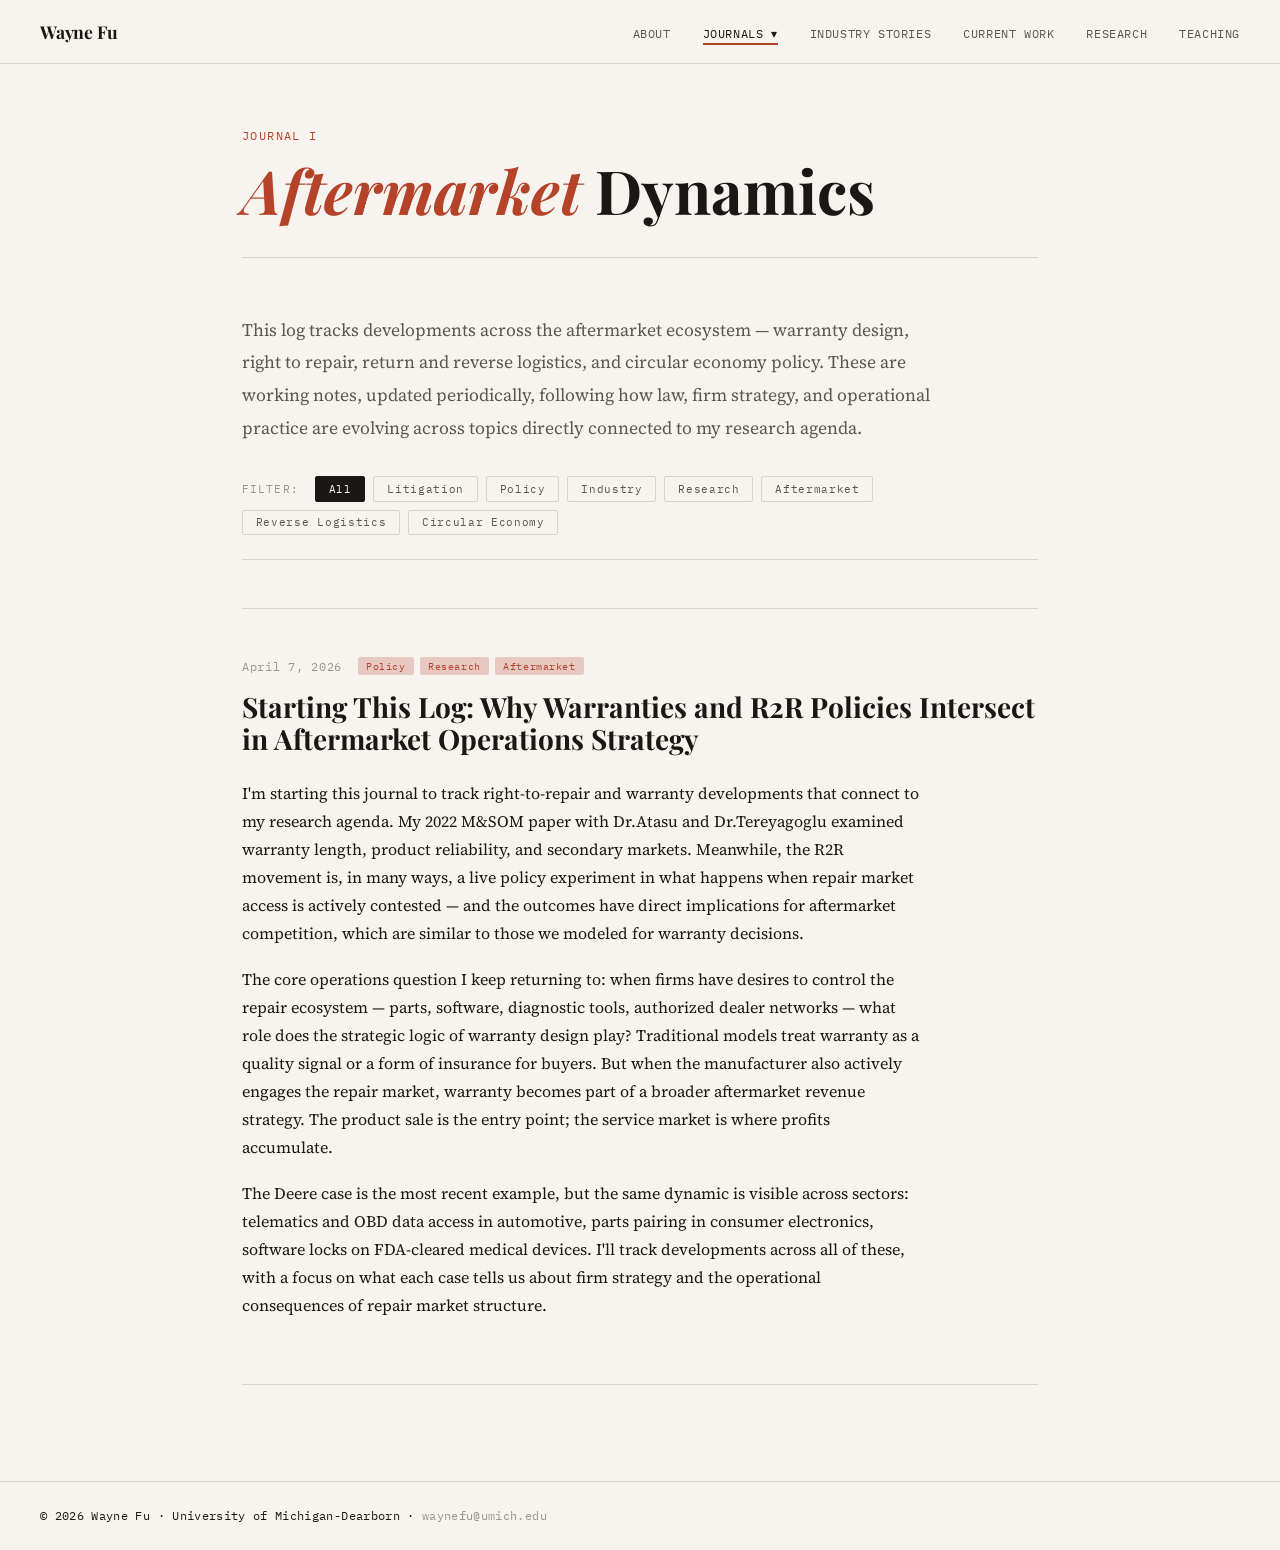
==== journal.html @ 8eac7e9b "style(content): remove page subtitles + unify industry stories formatting" ====
<!DOCTYPE html>
<html lang="en">
<head>
  <meta charset="UTF-8" />
  <meta name="viewport" content="width=device-width, initial-scale=1.0"/>
  <title>Journal: Aftermarket Dynamics — Wayne Fu</title>
  <link rel="preconnect" href="https://fonts.googleapis.com">
  <link href="https://fonts.googleapis.com/css2?family=Playfair+Display:ital,wght@0,400;0,700;1,400&family=IBM+Plex+Mono:wght@400;500&family=Source+Serif+4:wght@300;400;600&display=swap" rel="stylesheet">
  <link rel="stylesheet" href="style.css">
</head>
<body>

  <nav class="nav">
    <div class="nav-name"><a href="index.html">Wayne Fu</a></div>
    <ul class="nav-links">
      <li><a href="index.html">About</a></li>
      <li class="nav-dropdown">
        <span class="nav-dropdown-label active">Journals ▾</span>
        <ul class="dropdown-menu">
          <li><a href="journal.html" class="active">Aftermarket Dynamics</a></li>
          <li><a href="journal2.html">Chemical Use</a></li>
        </ul>
      </li>
      <li><a href="industry.html">Industry Stories</a></li>
      <li><a href="work.html">Current Work</a></li>
      <li><a href="research.html">Research</a></li>
      <li><a href="teaching.html">Teaching</a></li>
    </ul>
    <button class="nav-toggle" onclick="toggleNav()">☰</button>
  </nav>

  <main class="page-inner">

    <div class="page-header">
      <span class="page-label">Journal I</span>
      <h1><em>Aftermarket</em> Dynamics</h1>
    </div>

    <section class="journal-intro">
      <p class="lead">This log tracks developments across the aftermarket ecosystem — warranty design, right to repair, return and reverse logistics, and circular economy policy. These are working notes, updated periodically, following how law, firm strategy, and operational practice are evolving across topics directly connected to my research agenda.</p>
    </section>

    <div class="journal-filters">
      <span class="filter-label">Filter:</span>
      <button class="tag-btn active" onclick="filterEntries('all', event)">All</button>
      <button class="tag-btn" onclick="filterEntries('litigation', event)">Litigation</button>
      <button class="tag-btn" onclick="filterEntries('policy', event)">Policy</button>
      <button class="tag-btn" onclick="filterEntries('industry', event)">Industry</button>
      <button class="tag-btn" onclick="filterEntries('research', event)">Research</button>
      <button class="tag-btn" onclick="filterEntries('aftermarket', event)">Aftermarket</button>
      <button class="tag-btn" onclick="filterEntries('reverse-logistics', event)">Reverse Logistics</button>
      <button class="tag-btn" onclick="filterEntries('circular-economy', event)">Circular Economy</button>
    </div>

    <section class="journal-entries">

      <!-- ENTRY TEMPLATE: copy an <article> block, paste above existing entries, update date/tags/content. Filter tokens for data-tags: litigation, policy, industry, research. -->

      <article class="journal-entry" data-tags="policy research aftermarket">
        <div class="entry-meta">
          <span class="entry-date">April 7, 2026</span>
          <div class="entry-tags"><span>Policy</span><span>Research</span><span>Aftermarket</span></div>
        </div>
        <h2 class="entry-title">Starting This Log: Why Warranties and R2R Policies Intersect in Aftermarket Operations Strategy</h2>
        <div class="entry-body">
          <p>I'm starting this journal to track right-to-repair and warranty developments that connect to my research agenda. My 2022 M&amp;SOM paper with Dr.Atasu and Dr.Tereyagoglu examined warranty length, product reliability, and secondary markets. Meanwhile, the R2R movement is, in many ways, a live policy experiment in what happens when repair market access is actively contested — and the outcomes have direct implications for aftermarket competition, which are similar to those we modeled for warranty decisions.</p>

          <p>The core operations question I keep returning to: when firms have desires to control the repair ecosystem — parts, software, diagnostic tools, authorized dealer networks — what role does the strategic logic of warranty design play? Traditional models treat warranty as a quality signal or a form of insurance for buyers. But when the manufacturer also actively engages the repair market, warranty becomes part of a broader aftermarket revenue strategy. The product sale is the entry point; the service market is where profits accumulate.</p>

          <p>The Deere case is the most recent example, but the same dynamic is visible across sectors: telematics and OBD data access in automotive, parts pairing in consumer electronics, software locks on FDA-cleared medical devices. I'll track developments across all of these, with a focus on what each case tells us about firm strategy and the operational consequences of repair market structure.</p>
        </div>
      </article>

    </section>

  </main>

  <footer class="footer">
    <p>© 2026 Wayne Fu · University of Michigan-Dearborn · <a href="mailto:waynefu@umich.edu">waynefu@umich.edu</a></p>
  </footer>

  <script src="nav.js"></script>
  <script>
    function filterEntries(tag, event) {
      const entries = document.querySelectorAll('.journal-entry');
      document.querySelectorAll('.tag-btn').forEach(b => b.classList.remove('active'));
      if (event && event.target) event.target.classList.add('active');
      entries.forEach(e => {
        e.style.display = (tag === 'all' || e.dataset.tags.includes(tag)) ? 'block' : 'none';
      });
    }
  </script>
</body>
---- style.css ----
/* ============================================
   WAYNE FU PORTFOLIO — STYLESHEET
   ============================================ */

:root {
  --ink: #1a1814;
  --ink-light: #5a5650;
  --ink-faint: #9a9690;
  --paper: #f7f4ef;
  --paper-warm: #ede9e2;
  --accent: #b5432a;
  --accent-light: #e8c9c2;
  --border: #d8d4cd;
  --mono: 'IBM Plex Mono', monospace;
  --serif: 'Source Serif 4', Georgia, serif;
  --display: 'Playfair Display', 'Times New Roman', serif;
  --nav-h: 64px;
}

*, *::before, *::after { box-sizing: border-box; margin: 0; padding: 0; }
html { font-size: 16px; scroll-behavior: smooth; }

body {
  font-family: var(--serif);
  background: var(--paper);
  color: var(--ink);
  min-height: 100vh;
  display: flex;
  flex-direction: column;
}

/* ---- TYPOGRAPHY ---- */
h1, h2, h3 { font-family: var(--display); font-weight: 700; line-height: 1.15; }
h1 { font-size: clamp(2.2rem, 5vw, 3.8rem); }
h2 { font-size: clamp(1.4rem, 3vw, 2rem); }
h3 { font-size: 1.15rem; }
p { line-height: 1.75; color: var(--ink); }
a { color: var(--accent); text-decoration: none; transition: opacity 0.2s; }
a:hover { opacity: 0.7; }
em { font-style: italic; color: var(--accent); }
ul { list-style: none; }

/* ---- NAV ---- */
.nav {
  position: sticky; top: 0; z-index: 100;
  height: var(--nav-h);
  background: var(--paper);
  border-bottom: 1px solid var(--border);
  display: flex; align-items: center;
  justify-content: space-between;
  padding: 0 2.5rem; gap: 2rem;
}

.nav-name a {
  font-family: var(--display);
  font-size: 1.1rem; color: var(--ink);
  font-weight: 700; letter-spacing: -0.01em;
}

.nav-links { display: flex; gap: 2rem; align-items: center; }
.nav-links > li { position: relative; }

.nav-links a, .nav-dropdown-label {
  font-family: var(--mono);
  font-size: 0.75rem; letter-spacing: 0.05em;
  color: var(--ink-light); text-transform: uppercase;
  padding-bottom: 2px;
  border-bottom: 2px solid transparent;
  transition: color 0.2s, border-color 0.2s;
  cursor: pointer; user-select: none;
}

.nav-links a:hover, .nav-links a.active, .nav-dropdown-label.active {
  color: var(--ink); border-bottom-color: var(--accent); opacity: 1;
}

/* Dropdown */
.nav-dropdown { position: relative; }

.dropdown-menu {
  display: none; position: absolute;
  top: calc(100% + 18px); right: 0;
  background: var(--paper); border: 1px solid var(--border);
  min-width: 210px; box-shadow: 0 4px 16px rgba(0,0,0,0.08);
  z-index: 200; flex-direction: column;
}

.dropdown-menu.open { display: flex; }

.dropdown-menu li a {
  display: block; padding: 0.75rem 1.25rem;
  font-family: var(--mono); font-size: 0.72rem;
  letter-spacing: 0.05em; text-transform: uppercase;
  color: var(--ink-light); transition: background 0.15s;
}
.dropdown-menu li:not(:last-child) a { border-bottom: 1px solid var(--border); }
.dropdown-menu li a:hover, .dropdown-menu li a.active {
  background: var(--paper-warm); color: var(--ink); opacity: 1;
}

.nav-toggle {
  display: none; background: none; border: none;
  font-size: 1.4rem; cursor: pointer; color: var(--ink);
}

/* ---- FOOTER ---- */
.footer {
  margin-top: auto; border-top: 1px solid var(--border);
  padding: 1.5rem 2.5rem;
  font-family: var(--mono); font-size: 0.72rem;
  color: var(--ink-faint); letter-spacing: 0.03em;
}
.footer a { color: var(--ink-faint); }
.footer a:hover { color: var(--accent); opacity: 1; }

/* ---- PAGE LAYOUTS ---- */
main { flex: 1; }

.page-inner { max-width: 860px; margin: 0 auto; padding: 4rem 2rem 6rem; }

.page-header {
  margin-bottom: 3.5rem; padding-bottom: 2rem;
  border-bottom: 1px solid var(--border);
}

.page-label {
  font-family: var(--mono); font-size: 0.72rem;
  letter-spacing: 0.12em; text-transform: uppercase;
  color: var(--accent); display: block; margin-bottom: 0.75rem;
}

/* ---- ABOUT / HERO ---- */
.page-about { max-width: 1100px; margin: 0 auto; padding: 0 2rem; }

.hero {
  display: grid; grid-template-columns: 1fr 338px;
  gap: 4rem; align-items: end;
  padding: 5rem 0 4rem;
  border-bottom: 1px solid var(--border);
}

.hero-label {
  font-family: var(--mono); font-size: 0.72rem;
  letter-spacing: 0.12em; text-transform: uppercase;
  color: var(--accent); display: block; margin-bottom: 1.25rem;
}

.hero-name {
  font-size: clamp(3rem, 7vw, 5.5rem);
  line-height: 1.0; letter-spacing: -0.02em; margin-bottom: 1.25rem;
}

.hero-title {
  font-family: var(--mono); font-size: 0.78rem;
  color: var(--ink-light); letter-spacing: 0.03em; line-height: 1.8;
}

/* ---- ABOUT BODY ---- */
.about-body {
  display: grid; grid-template-columns: 1fr 240px;
  gap: 5rem; padding: 4rem 0 3rem;
}

.about-bio h2 { font-size: 1.6rem; margin-bottom: 1.25rem; }
.about-bio p { margin-bottom: 1.25rem; font-size: 1.05rem; }

.info-block { margin-bottom: 2.25rem; }

.info-block h3 {
  font-family: var(--mono); font-size: 0.68rem;
  letter-spacing: 0.12em; text-transform: uppercase;
  color: var(--ink-faint); margin-bottom: 0.65rem; font-weight: 500;
}

.info-block li {
  font-size: 0.88rem; color: var(--ink-light);
  margin-bottom: 0.3rem; line-height: 1.6;
}

.info-block a { color: var(--ink-light); }
.info-block a:hover { color: var(--accent); opacity: 1; }

/* ---- INDUSTRY STORIES PAGE ---- */
.story-intro {
  max-width: 700px; margin-bottom: 4rem;
  padding-bottom: 3rem; border-bottom: 1px solid var(--border);
}
.story-intro p {
  font-size: 1.05rem; margin-bottom: 1.1rem; color: var(--ink-light);
}

.story-clients {
  max-width: 820px;
  margin-bottom: 4.5rem;
  padding: 2.5rem 2rem;
  background: var(--paper-warm);
  border: 1px solid var(--border);
  border-radius: 4px;
  text-align: center;
}
.story-clients-label {
  font-family: var(--mono);
  font-size: 0.72rem;
  letter-spacing: 0.12em;
  text-transform: uppercase;
  color: var(--ink-faint);
  margin-bottom: 1.5rem;
}
.story-clients-img-wrap {
  margin-bottom: 1.4rem;
}
.story-clients-img {
  max-width: 100%;
  height: auto;
  border-radius: 3px;
  box-shadow: 0 2px 12px rgba(0,0,0,0.08);
}
.story-clients-caption {
  font-size: 0.92rem;
  color: var(--ink-light);
  line-height: 1.65;
  max-width: 620px;
  margin: 0 auto;
}

.story-chapter {
  margin-bottom: 5rem; padding-bottom: 4rem;
  border-bottom: 2px solid var(--border);
}

.story-company-header {
  display: flex; align-items: flex-start; gap: 2.5rem;
  margin-bottom: 3rem; padding-bottom: 2.5rem;
  border-bottom: 1px solid var(--border);
}

.story-logo-wrap {
  flex-shrink: 0; width: 100px; height: 100px;
  display: flex; align-items: center; justify-content: center;
  background: var(--paper-warm); border: 1px solid var(--border);
  border-radius: 4px; padding: 0.75rem;
}

.story-logo { width: 100%; height: 100%; object-fit: contain; }
.story-logo--wide { object-fit: contain; }

.story-company-meta { flex: 1; }

.story-company-name {
  font-size: clamp(1.6rem, 3vw, 2.2rem);
  margin-bottom: 0.35rem; line-height: 1.1;
}

.story-company-sub {
  font-family: var(--mono); font-size: 0.75rem;
  color: var(--ink-faint); letter-spacing: 0.05em;
  margin-bottom: 0.85rem;
}

.story-role-badge {
  display: inline-block; font-family: var(--mono);
  font-size: 0.7rem; letter-spacing: 0.08em; text-transform: uppercase;
  color: var(--accent); border: 1px solid var(--accent-light);
  padding: 0.3rem 0.75rem; border-radius: 2px;
}

.story-body { max-width: 720px; }

.story-section-head {
  font-family: var(--mono); font-size: 0.7rem;
  letter-spacing: 0.12em; text-transform: uppercase;
  color: var(--ink-faint); margin: 2.5rem 0 0.85rem;
  font-weight: 500; padding-bottom: 0.5rem;
  border-bottom: 1px solid var(--border);
}

.story-body p {
  font-size: 1.02rem; line-height: 1.82;
  margin-bottom: 1.2rem; color: var(--ink);
}

.story-pullquote {
  margin: 2.5rem 0 2.5rem 0;
  padding: 1.5rem 2rem;
  border-left: 3px solid var(--accent);
  background: var(--paper-warm);
  font-family: var(--display); font-style: italic;
  font-size: 1.2rem; line-height: 1.55;
  color: var(--ink); quotes: none;
}

.story-honors { margin: 2rem 0 1.5rem; }

.story-honor-badge {
  display: inline-flex; align-items: center; gap: 0.5rem;
  font-family: var(--mono); font-size: 0.72rem;
  letter-spacing: 0.06em; padding: 0.45rem 0.9rem;
  background: var(--paper-warm); border: 1px solid var(--border);
  color: var(--ink-light); border-radius: 2px;
}

.story-domain-row {
  display: flex; gap: 0.45rem; flex-wrap: wrap;
  margin-top: 1.5rem;
}

/* Book reference block */
.story-book-ref {
  display: flex; gap: 1.5rem; align-items: flex-start;
  margin: 1.75rem 0; padding: 1.25rem 1.5rem;
  background: var(--paper-warm); border: 1px solid var(--border);
  border-left: 3px solid var(--accent);
}
.story-book-cover-link { flex-shrink: 0; }
.story-book-cover {
  width: 90px; height: auto; display: block;
  border: 1px solid var(--border); box-shadow: 2px 3px 8px rgba(0,0,0,0.12);
}
.story-book-meta { flex: 1; }
.story-book-title { font-size: 1rem; font-weight: 600; margin: 0 0 0.25rem; }
.story-book-author { font-family: var(--mono); font-size: 0.75rem; color: var(--ink-light); margin: 0 0 0.6rem; }
.story-book-note { font-size: 0.9rem; color: var(--ink-mid); margin: 0; line-height: 1.6; }

.story-domain {
  font-family: var(--mono); font-size: 0.65rem;
  letter-spacing: 0.06em; padding: 0.25rem 0.6rem;
  border: 1px solid var(--border);
  background: var(--paper); color: var(--ink-faint);
  border-radius: 2px;
}

.story-bridge {
  padding: 3rem 0 4rem;
  max-width: 720px;
}

.story-bridge h2 {
  font-size: clamp(1.3rem, 2.5vw, 1.75rem);
  margin-bottom: 1.5rem;
}

.story-bridge p {
  font-size: 1.02rem; line-height: 1.82;
  margin-bottom: 1.2rem; color: var(--ink-light);
}

@media (max-width: 700px) {
  .story-company-header { flex-direction: column; gap: 1.5rem; }
  .story-logo-wrap { width: 80px; height: 80px; }
  .story-pullquote { font-size: 1.05rem; padding: 1.1rem 1.25rem; }
}

/* ---- HONORS STRIP ---- */
.honors-strip {
  display: grid; grid-template-columns: repeat(4, 1fr);
  gap: 0; border-top: 1px solid var(--border);
  border-bottom: 1px solid var(--border);
  margin-bottom: 4rem;
}

.honor-item {
  padding: 1.75rem 1.5rem;
  border-right: 1px solid var(--border);
}
.honor-item:last-child { border-right: none; }

.honor-year {
  display: block; font-family: var(--mono);
  font-size: 0.7rem; letter-spacing: 0.1em;
  color: var(--accent); margin-bottom: 0.5rem;
}

.honor-item p {
  font-size: 0.85rem; color: var(--ink-light); line-height: 1.5;
}

/* ---- RESEARCH PAGE ---- */
.research-intro { margin-bottom: 3rem; }
.lead { font-size: 1.1rem; color: var(--ink-light); line-height: 1.85; max-width: 700px; }

.research-areas { display: flex; flex-direction: column; margin-bottom: 4rem; }

.research-card {
  display: grid; grid-template-columns: 80px 1fr;
  gap: 2rem; padding: 2.5rem 0;
  border-bottom: 1px solid var(--border);
}
.research-card:first-child { border-top: 1px solid var(--border); }

.card-number {
  font-family: var(--display); font-size: 2.5rem;
  color: var(--accent-light); font-weight: 700;
  line-height: 1; padding-top: 0.2rem;
}

.card-content h2 { font-size: 1.25rem; margin-bottom: 0.75rem; }
.card-content p { font-size: 0.95rem; color: var(--ink-light); margin-bottom: 1rem; }

.card-tags { display: flex; gap: 0.5rem; flex-wrap: wrap; }
.card-tags span {
  font-family: var(--mono); font-size: 0.68rem;
  letter-spacing: 0.06em; padding: 0.25rem 0.6rem;
  background: var(--paper-warm); border: 1px solid var(--border);
  color: var(--ink-light); border-radius: 2px;
}

.research-collab {
  background: var(--paper-warm); border: 1px solid var(--border);
  padding: 2rem; border-radius: 2px;
}
.research-collab h2 { font-size: 1.2rem; margin-bottom: 0.75rem; }
.research-collab p { font-size: 0.95rem; }

/* ---- WORK PAGE ---- */
.work-section { margin-bottom: 4rem; }

.section-heading {
  font-family: var(--mono); font-size: 0.72rem;
  letter-spacing: 0.12em; text-transform: uppercase;
  color: var(--ink-faint); margin-bottom: 1.5rem;
  padding-bottom: 0.75rem; border-bottom: 1px solid var(--border);
  font-weight: 500;
}

.project-card { padding: 1.75rem 0; border-bottom: 1px solid var(--border); }

.project-status {
  display: inline-block; font-family: var(--mono);
  font-size: 0.65rem; letter-spacing: 0.1em; text-transform: uppercase;
  color: var(--accent); border: 1px solid var(--accent-light);
  padding: 0.2rem 0.5rem; margin-bottom: 0.75rem; border-radius: 2px;
}

.project-status.under-review { color: #6b7280; border-color: #d1d5db; }

.project-card h3 { font-size: 1.1rem; margin-bottom: 0.35rem; line-height: 1.35; }

.project-collab {
  font-size: 0.83rem; color: var(--ink-faint);
  font-family: var(--mono); margin-bottom: 0.65rem;
}

.project-links { margin-top: 0.75rem; display: flex; gap: 1.25rem; }
.project-links a { font-size: 0.83rem; font-family: var(--mono); }

/* Publications */
.pub-year-group {
  display: grid; grid-template-columns: 60px 1fr;
  gap: 2rem; margin-bottom: 0;
}

.pub-year {
  font-family: var(--mono); font-size: 0.82rem;
  color: var(--ink-faint); padding-top: 1.4rem;
  letter-spacing: 0.03em;
}

.pub-list { display: flex; flex-direction: column; }

.pub-entry {
  padding: 1.25rem 0; border-bottom: 1px solid var(--border);
}

.pub-title {
  font-family: var(--display); font-size: 1.02rem;
  font-weight: 700; margin-bottom: 0.3rem; line-height: 1.4;
}

.pub-meta { font-size: 0.87rem; color: var(--ink-light); margin-bottom: 0.2rem; }
.pub-venue { font-size: 0.85rem; color: var(--ink-faint); margin-bottom: 0.4rem; }

.pub-award {
  font-family: var(--mono); font-size: 0.68rem;
  color: var(--accent); margin: 0.35rem 0 0.5rem;
  line-height: 1.6;
}

.pub-links { display: flex; gap: 1rem; }
.pub-links a { font-family: var(--mono); font-size: 0.72rem; letter-spacing: 0.05em; }

/* Talks */
.talks-group { margin-bottom: 2rem; }

.talks-subhead {
  font-family: var(--mono); font-size: 0.68rem;
  letter-spacing: 0.1em; text-transform: uppercase;
  color: var(--ink-faint); margin-bottom: 0.75rem; font-weight: 500;
}

.talk-list { display: flex; flex-direction: column; }

.talk-entry {
  display: grid; grid-template-columns: 75px 1fr;
  gap: 1.5rem; align-items: start;
  padding: 0.85rem 0; border-bottom: 1px solid var(--border);
}

.talk-date {
  font-family: var(--mono); font-size: 0.7rem;
  color: var(--ink-faint); letter-spacing: 0.04em;
  padding-top: 0.15rem;
}

.talk-title { font-size: 0.93rem; margin-bottom: 0.2rem; line-height: 1.4; }
.talk-venue { font-size: 0.82rem; color: var(--ink-faint); }
.talk-link { font-family: var(--mono); font-size: 0.72rem; white-space: nowrap; }

/* ---- TEACHING PAGE ---- */
.teaching-photo-wrap {
  margin-bottom: 0.5rem;
  border: 1px solid var(--border);
  overflow: hidden;
}

.teaching-photo {
  width: 100%; max-height: 420px;
  object-fit: cover; object-position: center 30%;
  display: block;
}

.teaching-photo-caption {
  font-family: var(--mono); font-size: 0.7rem;
  letter-spacing: 0.06em; color: var(--ink-faint);
  padding: 0.6rem 1rem;
  border-top: 1px solid var(--border);
  background: var(--paper-warm);
}

.teaching-interests {
  display: flex; flex-wrap: wrap; gap: 0.6rem; margin-bottom: 1rem;
}

.interest-pill {
  font-family: var(--mono); font-size: 0.72rem;
  letter-spacing: 0.06em; padding: 0.4rem 0.9rem;
  background: var(--paper-warm); border: 1px solid var(--border);
  color: var(--ink-light); border-radius: 2px;
}

.course-card {
  padding: 1.75rem 0; border-bottom: 1px solid var(--border);
}
.course-card:first-of-type { border-top: 1px solid var(--border); }

.course-meta {
  display: flex; gap: 1rem; align-items: center;
  margin-bottom: 0.5rem; flex-wrap: wrap;
}

.course-code {
  font-family: var(--mono); font-size: 0.75rem;
  letter-spacing: 0.08em; color: var(--accent);
  font-weight: 500;
}

.course-inst {
  font-family: var(--mono); font-size: 0.7rem;
  color: var(--ink-faint); letter-spacing: 0.04em;
}

.course-card h3 { font-size: 1.1rem; margin-bottom: 0.5rem; }
.course-card p { font-size: 0.93rem; color: var(--ink-light); }

.service-grid {
  display: grid; grid-template-columns: 1fr 1fr;
  gap: 2.5rem 3rem;
}

.service-block h3 {
  font-family: var(--mono); font-size: 0.7rem;
  letter-spacing: 0.1em; text-transform: uppercase;
  color: var(--ink-faint); margin-bottom: 0.75rem; font-weight: 500;
}

.service-list { display: flex; flex-direction: column; gap: 0; }
.service-list li {
  font-size: 0.88rem; color: var(--ink-light);
  padding: 0.5rem 0; border-bottom: 1px solid var(--border);
  line-height: 1.5;
}

/* ---- JOURNAL PAGE ---- */
.journal-intro { margin-bottom: 2rem; }

.journal-filters {
  display: flex; gap: 0.5rem; align-items: center;
  flex-wrap: wrap; margin-bottom: 3rem;
  padding-bottom: 1.5rem; border-bottom: 1px solid var(--border);
}

.filter-label {
  font-family: var(--mono); font-size: 0.7rem;
  letter-spacing: 0.1em; text-transform: uppercase;
  color: var(--ink-faint); margin-right: 0.5rem;
}

.tag-btn {
  font-family: var(--mono); font-size: 0.7rem;
  letter-spacing: 0.06em; padding: 0.3rem 0.8rem;
  background: none; border: 1px solid var(--border);
  color: var(--ink-light); cursor: pointer;
  border-radius: 2px; transition: all 0.15s;
}
.tag-btn:hover, .tag-btn.active {
  background: var(--ink); color: var(--paper); border-color: var(--ink);
}

.journal-entries { display: flex; flex-direction: column; }

.journal-entry { padding: 3rem 0; border-bottom: 1px solid var(--border); }
.journal-entry:first-child { border-top: 1px solid var(--border); }

.entry-meta {
  display: flex; align-items: center; gap: 1rem;
  margin-bottom: 1rem; flex-wrap: wrap;
}

.entry-date {
  font-family: var(--mono); font-size: 0.72rem;
  color: var(--ink-faint); letter-spacing: 0.06em;
}

.entry-tags { display: flex; gap: 0.4rem; }
.entry-tags span {
  font-family: var(--mono); font-size: 0.62rem;
  letter-spacing: 0.06em; padding: 0.15rem 0.5rem;
  background: var(--accent-light); color: var(--accent); border-radius: 2px;
}

.entry-title { font-size: clamp(1.3rem, 3vw, 1.75rem); margin-bottom: 1.5rem; }

.entry-body p { margin-bottom: 1.1rem; font-size: 1rem; max-width: 680px; }
.entry-body h3 {
  font-family: var(--mono); font-size: 0.72rem;
  letter-spacing: 0.1em; text-transform: uppercase;
  color: var(--ink-faint); margin: 1.75rem 0 0.75rem; font-weight: 500;
}
.entry-body ul { list-style: none; padding-left: 0; max-width: 680px; }
.entry-body ul li {
  padding: 0.6rem 0 0.6rem 1.25rem;
  border-bottom: 1px solid var(--border);
  font-size: 0.93rem; position: relative; line-height: 1.6;
}
.entry-body ul li::before {
  content: '—'; position: absolute; left: 0;
  color: var(--accent); font-family: var(--mono);
}

/* ---- MOBILE ---- */
@media (max-width: 800px) {
  .honors-strip { grid-template-columns: 1fr 1fr; }
  .service-grid { grid-template-columns: 1fr; }
}

@media (max-width: 700px) {
  .nav { padding: 0 1.25rem; }
  .nav-links {
    display: none; flex-direction: column;
    position: absolute; top: var(--nav-h); left: 0; right: 0;
    background: var(--paper); border-bottom: 1px solid var(--border);
    padding: 1rem 1.5rem 1.5rem; gap: 1rem;
  }
  .nav-links.open { display: flex; }
  .nav-toggle { display: block; }
  .dropdown-menu {
    position: static; display: none;
    box-shadow: none; border: none;
    border-left: 2px solid var(--border);
    padding-left: 1rem; margin-top: 0.5rem;
  }
  .dropdown-menu.open { display: flex; }
  .nav-dropdown-label { display: inline-block; }
  .hero { grid-template-columns: 1fr; padding: 2.5rem 0; }
  .hero-photo { display: none; }
  .about-body { grid-template-columns: 1fr; gap: 2rem; }
  .honors-strip { grid-template-columns: 1fr; }
  .honor-item { border-right: none; border-bottom: 1px solid var(--border); }
  .pub-year-group { grid-template-columns: 1fr; gap: 0; }
  .pub-year { padding-top: 1.25rem; padding-bottom: 0.25rem; }
  .talk-entry { grid-template-columns: 1fr; }
  .talk-date { display: none; }
  .page-inner { padding: 2.5rem 1.25rem 4rem; }
  .page-about { padding: 0 1.25rem; }
  .research-card { grid-template-columns: 1fr; gap: 0.5rem; }
  .card-number { font-size: 1.5rem; }
}
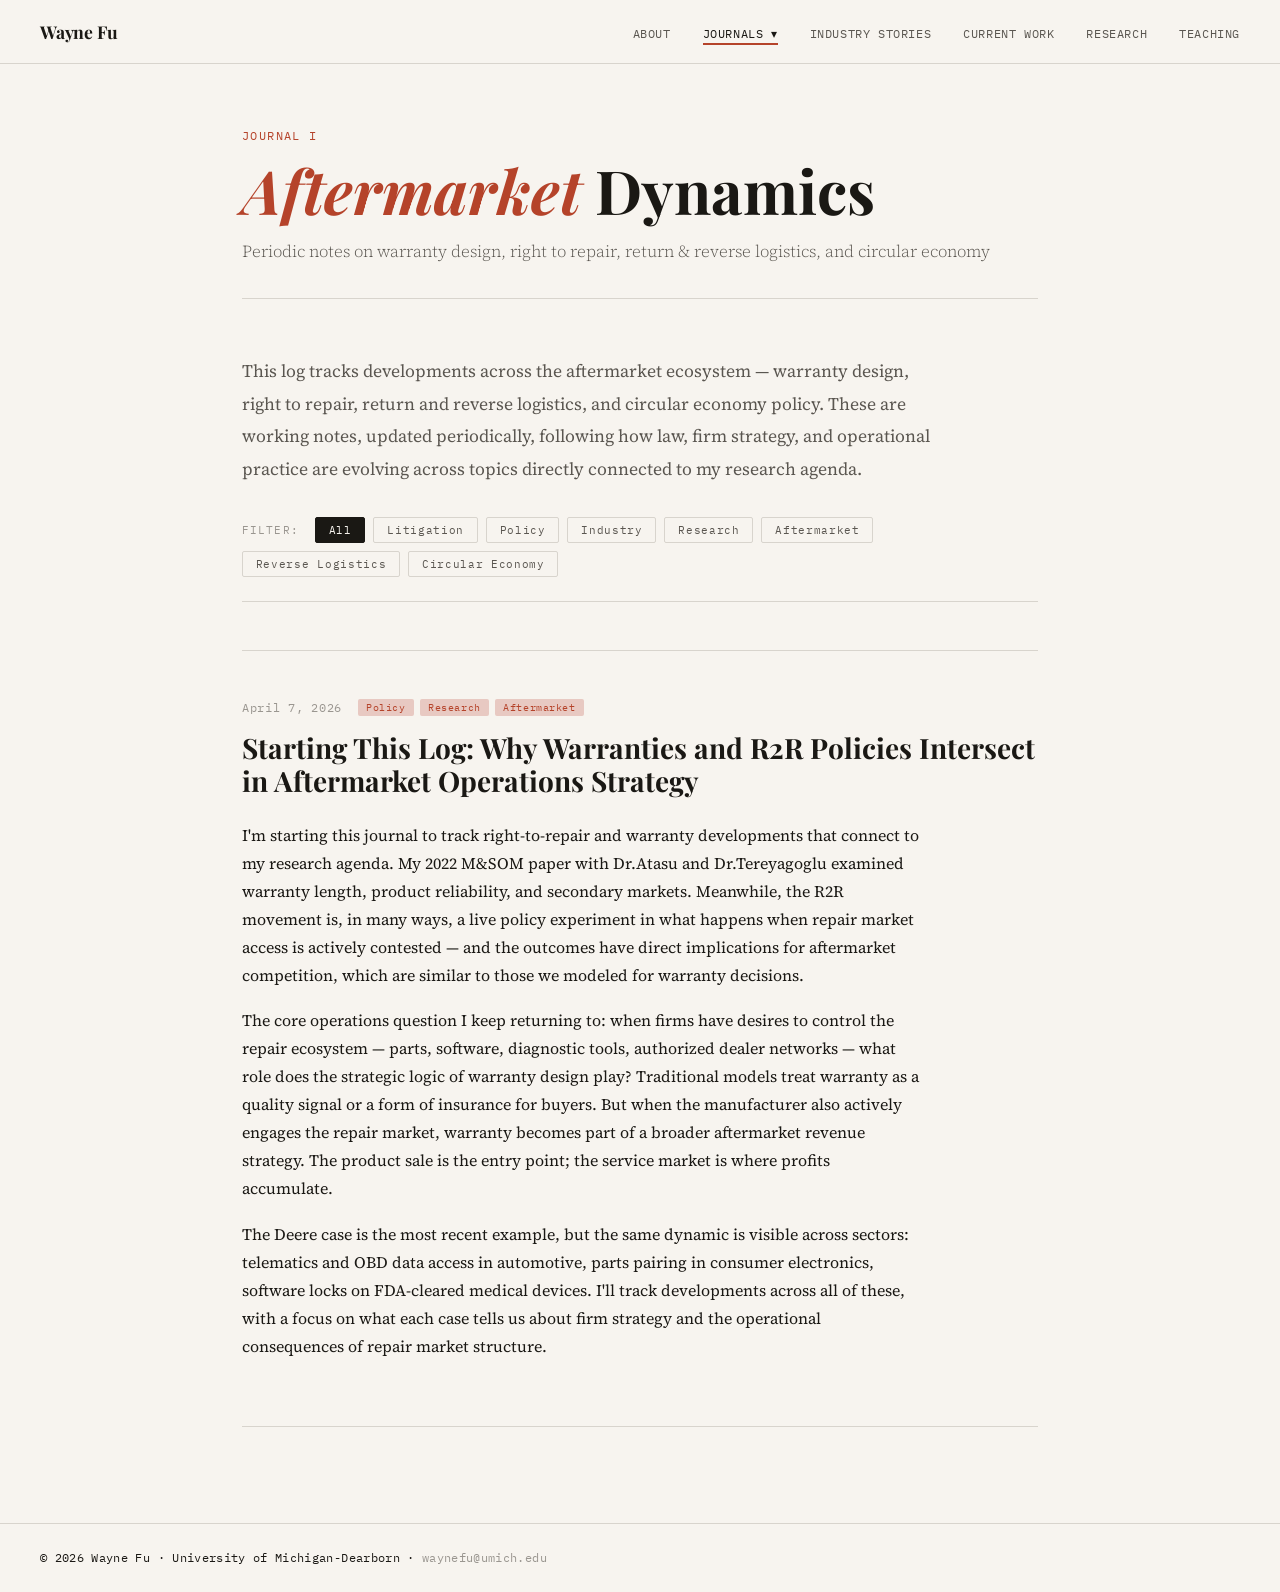
==== commit 0462de45: "Revert "style(content): remove page subtitles + unify industry stories formatting" This reverts comm" ====
--- a/journal.html
+++ b/journal.html
@@ -34,6 +34,7 @@
     <div class="page-header">
       <span class="page-label">Journal I</span>
       <h1><em>Aftermarket</em> Dynamics</h1>
+      <p class="page-subtitle">Periodic notes on warranty design, right to repair, return &amp; reverse logistics, and circular economy</p>
     </div>
 
     <section class="journal-intro">
--- a/style.css
+++ b/style.css
@@ -127,6 +127,11 @@
   font-family: var(--mono); font-size: 0.72rem;
   letter-spacing: 0.12em; text-transform: uppercase;
   color: var(--accent); display: block; margin-bottom: 0.75rem;
+}
+
+.page-subtitle {
+  margin-top: 0.75rem; font-size: 1.05rem;
+  color: var(--ink-light); font-weight: 300;
 }
 
 /* ---- ABOUT / HERO ---- */
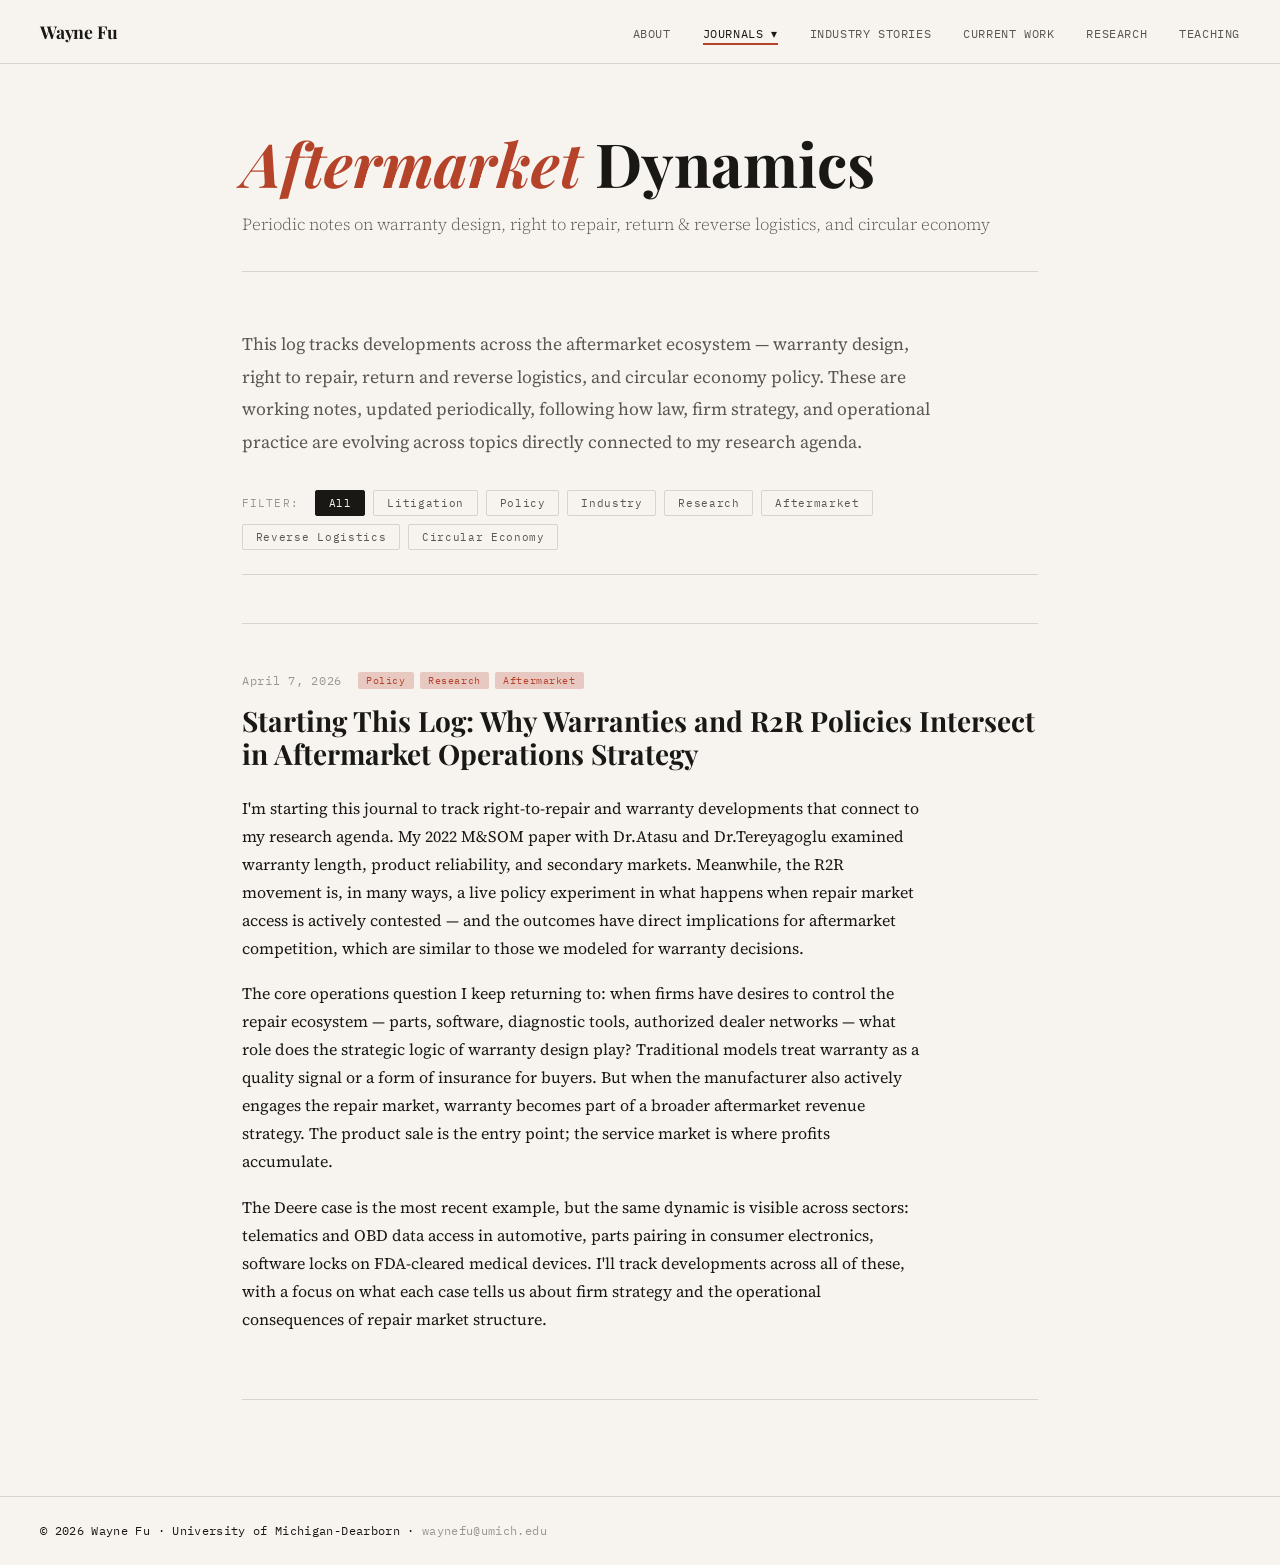
==== commit 93ab56c2: "style(nav): remove page-label from all pages" ====
--- a/journal.html
+++ b/journal.html
@@ -32,7 +32,6 @@
   <main class="page-inner">
 
     <div class="page-header">
-      <span class="page-label">Journal I</span>
       <h1><em>Aftermarket</em> Dynamics</h1>
       <p class="page-subtitle">Periodic notes on warranty design, right to repair, return &amp; reverse logistics, and circular economy</p>
     </div>
